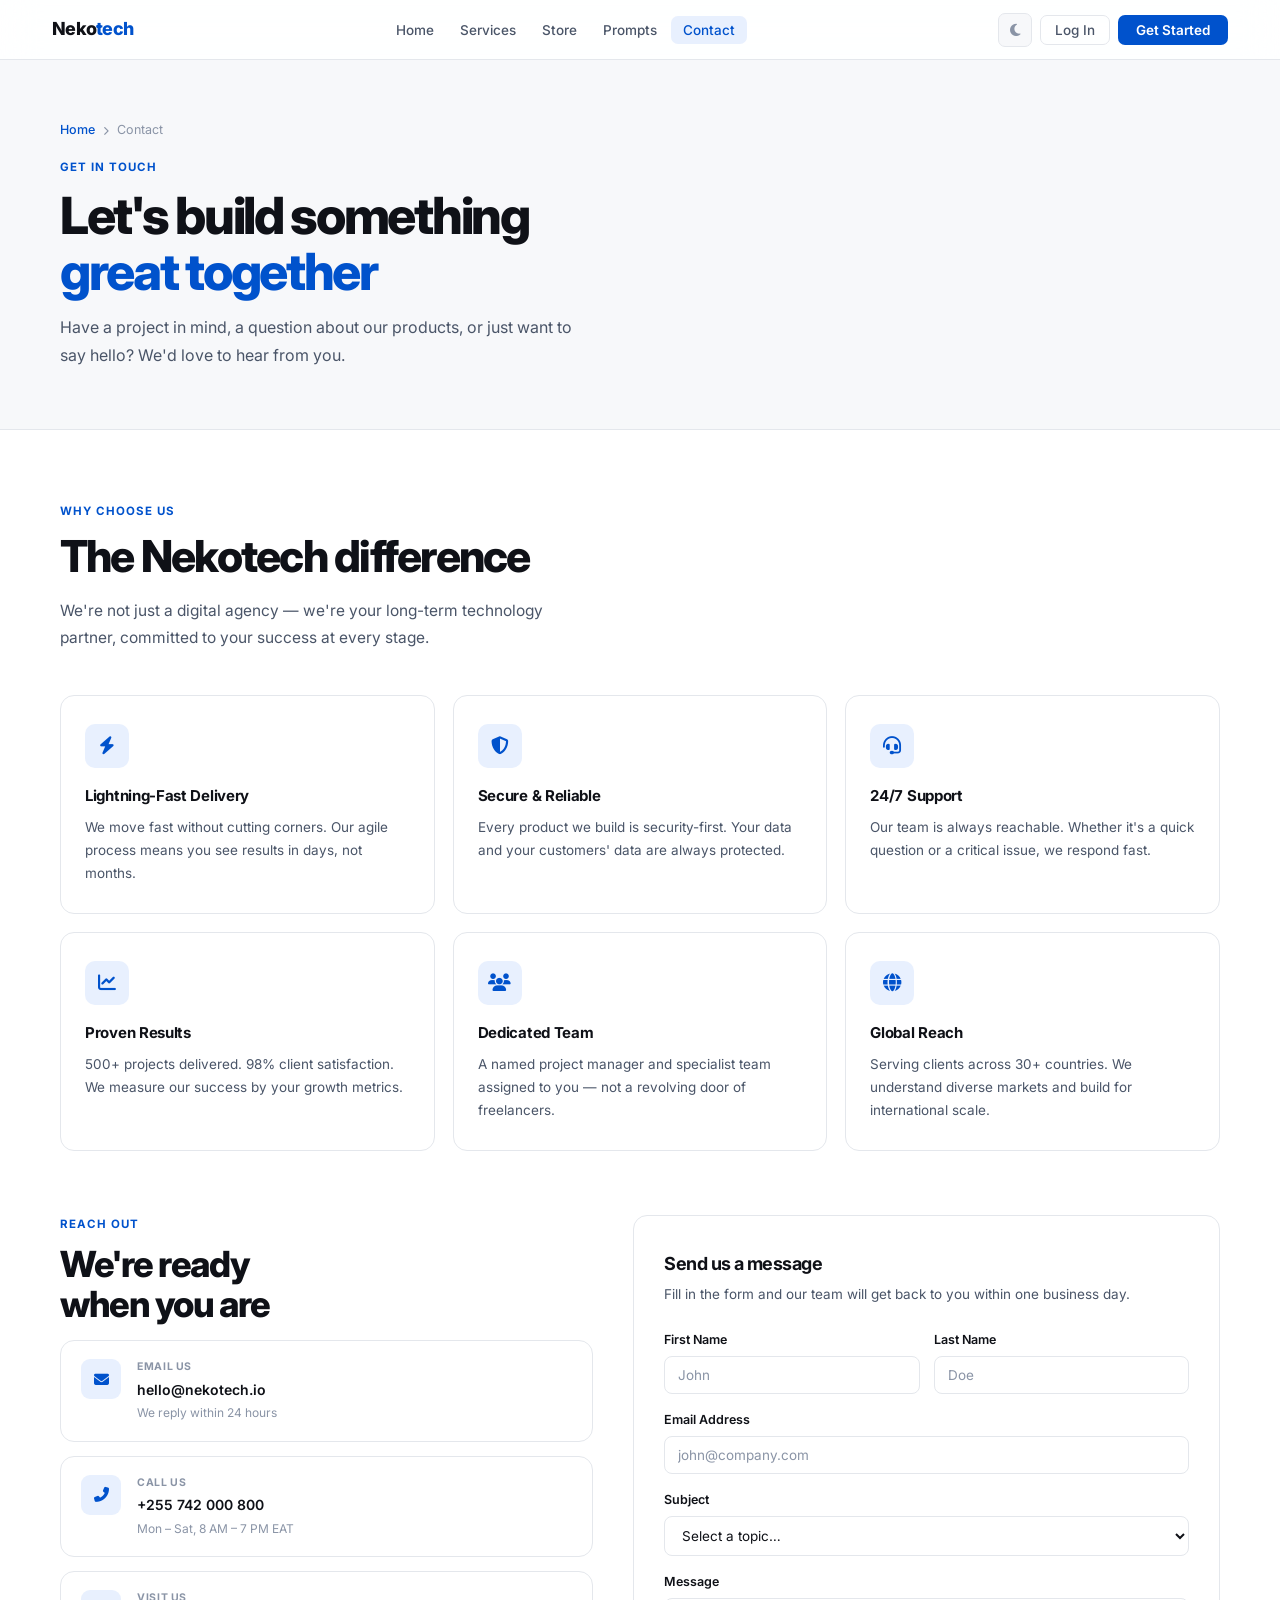
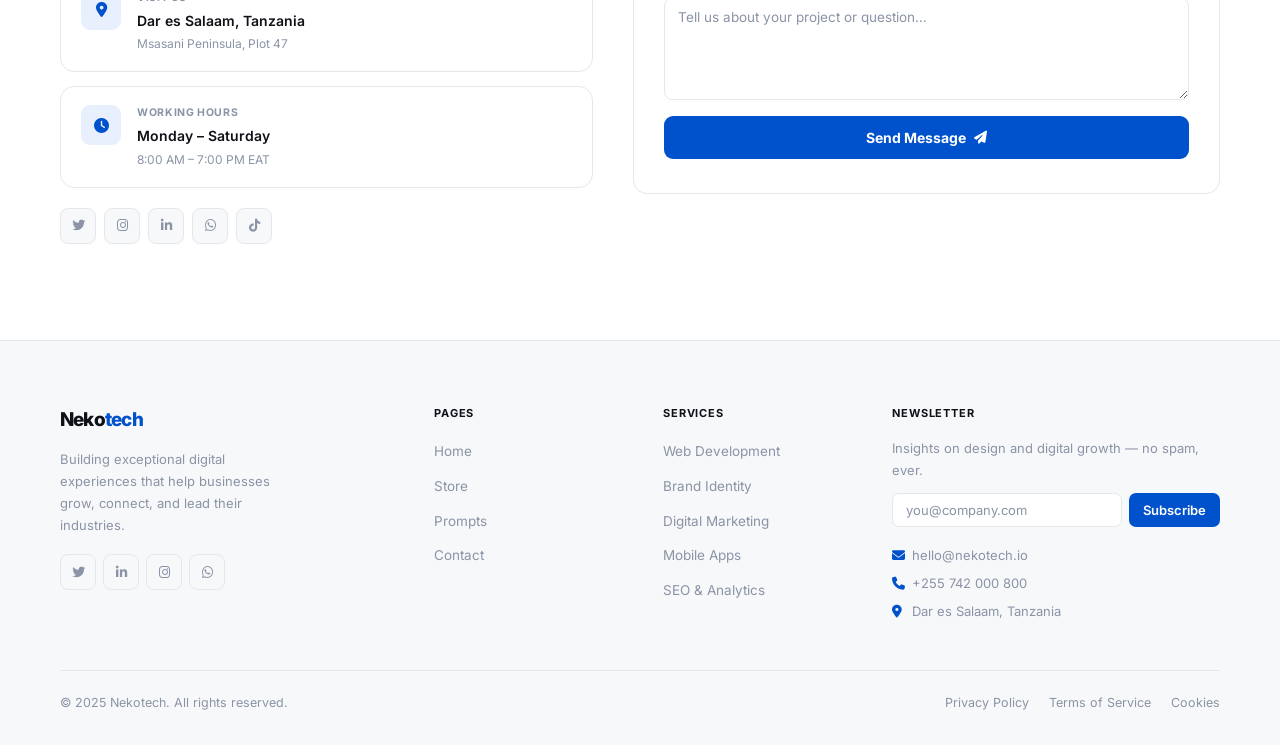
==== contact.html @ 9b58d8a9 "Add files via upload is the digital marketing website in tanzania" ====
<!DOCTYPE html>
<html lang="en" data-theme="light">
<head>
<meta charset="UTF-8">
<meta name="viewport" content="width=device-width, initial-scale=1.0">
<title>Contact — Nekotech</title>
<link href="https://fonts.googleapis.com/css2?family=Inter:wght@300;400;500;600;700;800&display=swap" rel="stylesheet">
<link rel="stylesheet" href="https://cdnjs.cloudflare.com/ajax/libs/font-awesome/6.5.0/css/all.min.css">
<style>
:root{--bg:#ffffff;--bg-2:#f7f8fa;--bg-3:#edf0f4;--surface:#ffffff;--border:#e4e7ec;--text:#0f1117;--text-2:#4a5568;--text-3:#8a94a6;--accent:#0052cc;--accent-h:#0041a8;--accent-lt:#e8f0fe;--shadow-sm:0 1px 3px rgba(0,0,0,0.07),0 4px 12px rgba(0,0,0,0.04);--shadow-md:0 4px 24px rgba(0,0,0,0.09);--radius:10px;--radius-lg:14px;}
[data-theme="dark"]{--bg:#0c0d10;--bg-2:#13151a;--bg-3:#1c1f28;--surface:#161820;--border:#252830;--text:#eef0f4;--text-2:#9aa3b2;--text-3:#5a6272;--accent:#4d8eff;--accent-h:#6ba0ff;--accent-lt:rgba(77,142,255,0.1);--shadow-sm:0 1px 3px rgba(0,0,0,0.3);--shadow-md:0 4px 24px rgba(0,0,0,0.3);}
*,*::before,*::after{margin:0;padding:0;box-sizing:border-box;}html{scroll-behavior:smooth;}
body{font-family:'Inter',sans-serif;background:var(--bg);color:var(--text);line-height:1.6;transition:background .3s,color .3s;overflow-x:hidden;}
a{text-decoration:none;color:inherit;}ul{list-style:none;}
::-webkit-scrollbar{width:5px;}::-webkit-scrollbar-track{background:var(--bg-2);}::-webkit-scrollbar-thumb{background:var(--border);border-radius:10px;}
.navbar{position:fixed;top:0;left:0;right:0;z-index:1000;height:60px;display:flex;align-items:center;justify-content:space-between;padding:0 52px;background:rgba(255,255,255,0.88);backdrop-filter:blur(18px);-webkit-backdrop-filter:blur(18px);border-bottom:1px solid var(--border);transition:background .3s,border-color .3s;}
[data-theme="dark"] .navbar{background:rgba(12,13,16,0.88);}
.logo{font-size:18px;font-weight:800;letter-spacing:-.04em;color:var(--text);}.logo em{font-style:normal;color:var(--accent);}
.nav-links{display:flex;gap:2px;}
.nav-links a{font-size:13.5px;font-weight:500;color:var(--text-2);padding:6px 12px;border-radius:7px;transition:color .2s,background .2s;}
.nav-links a:hover,.nav-links a.active{color:var(--accent);background:var(--accent-lt);}
.nav-actions{display:flex;gap:8px;align-items:center;}
.btn-ghost{font-size:13.5px;font-weight:500;color:var(--text-2);padding:6px 14px;border-radius:7px;border:1px solid var(--border);background:transparent;cursor:pointer;transition:all .2s;font-family:'Inter',sans-serif;}
.btn-ghost:hover{color:var(--text);border-color:var(--text-3);}
.btn-solid{font-size:13.5px;font-weight:600;color:#fff;padding:7px 18px;border-radius:7px;background:var(--accent);border:none;cursor:pointer;transition:background .2s;font-family:'Inter',sans-serif;}
.btn-solid:hover{background:var(--accent-h);}
.theme-btn{width:34px;height:34px;border-radius:7px;border:1px solid var(--border);background:var(--bg-2);color:var(--text-3);display:flex;align-items:center;justify-content:center;cursor:pointer;font-size:14px;transition:all .2s;}
.theme-btn:hover{color:var(--accent);border-color:var(--accent);background:var(--accent-lt);}
.hamburger{display:none;background:none;border:none;font-size:20px;color:var(--text);cursor:pointer;padding:7px;border-radius:7px;}
.hamburger:hover{background:var(--bg-2);}
.mob-overlay{display:none;position:fixed;inset:0;background:rgba(0,0,0,0.4);backdrop-filter:blur(4px);z-index:1998;}
.mob-overlay.on{display:block;}
.mob-menu{position:fixed;top:0;right:-100%;width:272px;height:100%;background:var(--surface);border-left:1px solid var(--border);padding:22px 20px;z-index:1999;transition:right .35s cubic-bezier(.77,0,.175,1);}
.mob-menu.on{right:0;}
.mob-head{display:flex;justify-content:space-between;align-items:center;margin-bottom:28px;}
.mob-close{background:none;border:none;font-size:18px;color:var(--text-3);cursor:pointer;}
.mob-menu nav a{display:block;padding:11px 0;font-size:14.5px;font-weight:500;color:var(--text-2);border-bottom:1px solid var(--border);transition:color .2s,padding-left .2s;}
.mob-menu nav a:hover{color:var(--accent);padding-left:6px;}
.mob-auth{margin-top:22px;display:flex;flex-direction:column;gap:10px;}
.mob-auth .btn-ghost,.mob-auth .btn-solid{width:100%;text-align:center;padding:11px;}
/* PAGE HERO */
.page-hero{padding:120px 52px 60px;background:var(--bg-2);border-bottom:1px solid var(--border);}
.page-hero .wrap{max-width:1160px;margin:0 auto;}
.eyebrow{font-size:11.5px;font-weight:700;letter-spacing:.09em;text-transform:uppercase;color:var(--accent);margin-bottom:12px;}
.page-hero h1{font-size:clamp(32px,4vw,52px);font-weight:800;letter-spacing:-.045em;line-height:1.08;margin-bottom:14px;}
.page-hero h1 span{color:var(--accent);}
.page-hero p{font-size:16px;color:var(--text-2);line-height:1.75;max-width:520px;}
.breadcrumb{display:flex;align-items:center;gap:8px;font-size:12.5px;color:var(--text-3);margin-bottom:18px;}
.breadcrumb a{color:var(--accent);font-weight:500;}.breadcrumb i{font-size:9px;}
/* WRAP */
.wrap{max-width:1160px;margin:0 auto;}
.sec-h{font-size:clamp(28px,3.5vw,44px);font-weight:800;letter-spacing:-.04em;line-height:1.1;margin-bottom:16px;}
.sec-p{font-size:15.5px;color:var(--text-2);line-height:1.75;max-width:500px;}
/* WHY US */
.why-us-section{padding:72px 52px 64px;background:var(--bg);}
.why-us-grid{display:grid;grid-template-columns:repeat(3,1fr);gap:18px;margin-top:44px;}
.wu-card{background:var(--surface);border:1px solid var(--border);border-radius:var(--radius-lg);padding:28px 24px;transition:box-shadow .25s,border-color .25s,transform .25s;}
.wu-card:hover{transform:translateY(-3px);box-shadow:var(--shadow-md);border-color:var(--accent);}
.wu-icon{width:44px;height:44px;border-radius:10px;background:var(--accent-lt);display:flex;align-items:center;justify-content:center;font-size:18px;color:var(--accent);margin-bottom:16px;}
.wu-card h3{font-size:15px;font-weight:700;letter-spacing:-.02em;margin-bottom:8px;}
.wu-card p{font-size:13.5px;color:var(--text-2);line-height:1.7;}
/* CONTACT GRID */
.contact-section{padding:0 52px 96px;background:var(--bg);}
.contact-grid{display:grid;grid-template-columns:1fr 1.1fr;gap:40px;align-items:start;}
.contact-info{}
.ci-card{display:flex;gap:16px;align-items:flex-start;padding:18px 20px;border:1px solid var(--border);border-radius:var(--radius-lg);background:var(--surface);transition:border-color .25s,box-shadow .25s;margin-bottom:14px;}
.ci-card:hover{border-color:var(--accent);box-shadow:var(--shadow-sm);}
.ci-ico{width:40px;height:40px;border-radius:9px;background:var(--accent-lt);color:var(--accent);display:flex;align-items:center;justify-content:center;font-size:15px;flex-shrink:0;}
.ci-label{font-size:10.5px;font-weight:700;letter-spacing:.06em;text-transform:uppercase;color:var(--text-3);margin-bottom:3px;}
.ci-val{font-size:14px;font-weight:600;color:var(--text);}
.ci-sub{font-size:12px;color:var(--text-3);margin-top:2px;}
.social-row{display:flex;gap:8px;margin-top:20px;}
.soc-btn{width:36px;height:36px;border-radius:8px;border:1px solid var(--border);background:var(--bg-2);color:var(--text-3);font-size:13px;display:flex;align-items:center;justify-content:center;cursor:pointer;transition:all .2s;}
.soc-btn:hover{color:var(--accent);border-color:var(--accent);background:var(--accent-lt);}
/* FORM */
.contact-form-box{background:var(--surface);border:1px solid var(--border);border-radius:var(--radius-lg);padding:34px 30px;}
.contact-form-box h3{font-size:18px;font-weight:700;letter-spacing:-.03em;margin-bottom:6px;}
.contact-form-box > p{font-size:13.5px;color:var(--text-2);margin-bottom:24px;}
.form-row{display:grid;grid-template-columns:1fr 1fr;gap:14px;}
.form-group{display:flex;flex-direction:column;gap:6px;margin-bottom:16px;}
.form-group label{font-size:12.5px;font-weight:600;color:var(--text);}
.form-group input,.form-group select,.form-group textarea{padding:10px 13px;background:var(--bg);border:1.5px solid var(--border);border-radius:8px;font-family:'Inter',sans-serif;font-size:13.5px;color:var(--text);outline:none;transition:border-color .2s;resize:vertical;}
.form-group input::placeholder,.form-group textarea::placeholder{color:var(--text-3);}
.form-group input:focus,.form-group select:focus,.form-group textarea:focus{border-color:var(--accent);}
.btn-submit{width:100%;padding:13px;background:var(--accent);color:#fff;font-size:14px;font-weight:700;border:none;border-radius:9px;cursor:pointer;font-family:'Inter',sans-serif;display:flex;align-items:center;justify-content:center;gap:8px;transition:background .2s,transform .2s;}
.btn-submit:hover{background:var(--accent-h);transform:translateY(-1px);}
.btn-submit i{font-size:13px;}
/* FOOTER */
footer{background:var(--bg-2);border-top:1px solid var(--border);padding:64px 52px 32px;}
.footer-grid{max-width:1160px;margin:0 auto;display:grid;grid-template-columns:1.8fr 1fr 1fr 1.5fr;gap:48px;padding-bottom:48px;border-bottom:1px solid var(--border);}
.footer-brand .logo{font-size:19px;margin-bottom:13px;}.footer-brand p{font-size:13px;color:var(--text-3);line-height:1.7;max-width:230px;margin-bottom:18px;}
.socials{display:flex;gap:7px;}
.f-col h4{font-size:11px;font-weight:700;letter-spacing:.08em;text-transform:uppercase;color:var(--text);margin-bottom:16px;}.f-col ul{display:flex;flex-direction:column;gap:9px;}.f-col a{font-size:13.5px;color:var(--text-3);transition:color .2s;}.f-col a:hover{color:var(--accent);}
.nl-row{display:flex;gap:7px;margin-top:4px;}.nl-row input{flex:1;padding:8px 13px;background:var(--bg);border:1px solid var(--border);border-radius:7px;font-family:'Inter',sans-serif;font-size:13px;color:var(--text);outline:none;transition:border-color .2s;}.nl-row input::placeholder{color:var(--text-3);}.nl-row input:focus{border-color:var(--accent);}
.nl-row button{padding:8px 14px;background:var(--accent);color:#fff;border:none;border-radius:7px;font-family:'Inter',sans-serif;font-size:13px;font-weight:600;cursor:pointer;transition:background .2s;white-space:nowrap;}.nl-row button:hover{background:var(--accent-h);}
.f-contact{margin-top:18px;display:flex;flex-direction:column;gap:7px;}.f-contact span{font-size:13px;color:var(--text-3);display:flex;align-items:center;gap:8px;}.f-contact i{color:var(--accent);width:12px;}
.footer-bot{max-width:1160px;margin:22px auto 0;display:flex;justify-content:space-between;align-items:center;flex-wrap:wrap;gap:12px;}.footer-bot p{font-size:12.5px;color:var(--text-3);}.f-legal{display:flex;gap:20px;}.f-legal a{font-size:12.5px;color:var(--text-3);transition:color .2s;}.f-legal a:hover{color:var(--accent);}
.back-top{position:fixed;bottom:26px;right:26px;width:38px;height:38px;border-radius:9px;background:var(--accent);color:#fff;display:flex;align-items:center;justify-content:center;font-size:13px;cursor:pointer;z-index:500;border:none;opacity:0;transform:translateY(10px);transition:all .3s;box-shadow:0 4px 12px rgba(0,82,204,.28);}.back-top.on{opacity:1;transform:translateY(0);}.back-top:hover{background:var(--accent-h);}
.rev{opacity:0;transform:translateY(26px);transition:opacity .6s ease,transform .6s ease;}.rev.in{opacity:1;transform:translateY(0);}
@media(max-width:1040px){.why-us-grid{grid-template-columns:repeat(2,1fr);}.contact-grid{grid-template-columns:1fr;}.footer-grid{grid-template-columns:1fr 1fr;}}
@media(max-width:760px){.navbar{padding:0 18px;}.nav-links,.nav-actions .btn-ghost,.nav-actions .btn-solid{display:none;}.hamburger{display:block;}.page-hero{padding:100px 18px 48px;}.why-us-section,.contact-section{padding-left:18px;padding-right:18px;}footer{padding:56px 18px 28px;}.footer-grid{grid-template-columns:1fr;gap:32px;}.footer-bot{flex-direction:column;text-align:center;}.form-row{grid-template-columns:1fr;}}
@media(max-width:560px){.why-us-grid{grid-template-columns:1fr;}}
</style>
</head>
<body>

<button class="back-top" id="btt" onclick="window.scrollTo({top:0,behavior:'smooth'})"><i class="fas fa-arrow-up"></i></button>
<div class="mob-overlay" id="mobOv" onclick="closeMenu()"></div>
<div class="mob-menu" id="mobM">
  <div class="mob-head"><div class="logo">Neko<em>tech</em></div><button class="mob-close" onclick="closeMenu()"><i class="fas fa-times"></i></button></div>
  <nav>
    <a href="index.html" onclick="closeMenu()">Home</a>
    <a href="store.html" onclick="closeMenu()">Store</a>
    <a href="prompts.html" onclick="closeMenu()">Prompts</a>
    <a href="contact.html" onclick="closeMenu()">Contact</a>
  </nav>
  <div class="mob-auth"><button class="btn-ghost">Log In</button><button class="btn-solid">Get Started</button></div>
</div>

<nav class="navbar" id="top">
  <div class="logo">Neko<em>tech</em></div>
  <ul class="nav-links">
    <li><a href="index.html">Home</a></li>
    <li><a href="services.html">Services</a></li>
    <li><a href="store.html">Store</a></li>
    <li><a href="prompts.html">Prompts</a></li>
    <li><a href="contact.html" class="active">Contact</a></li>
  </ul>
  <div class="nav-actions">
    <button class="theme-btn" id="tBtn"><i class="fas fa-moon" id="tIco"></i></button>
    <button class="btn-ghost">Log In</button>
    <button class="btn-solid">Get Started</button>
    <button class="hamburger" onclick="openMenu()"><i class="fas fa-bars"></i></button>
  </div>
</nav>

<div class="page-hero">
  <div class="wrap">
    <div class="breadcrumb"><a href="index.html">Home</a><i class="fas fa-chevron-right"></i><span>Contact</span></div>
    <div class="eyebrow">Get In Touch</div>
    <h1>Let's build something<br><span>great together</span></h1>
    <p>Have a project in mind, a question about our products, or just want to say hello? We'd love to hear from you.</p>
  </div>
</div>

<!-- WHY CHOOSE US -->
<div class="why-us-section">
  <div class="wrap">
    <div class="eyebrow rev">Why Choose Us</div>
    <h2 class="sec-h rev">The Nekotech difference</h2>
    <p class="sec-p rev">We're not just a digital agency — we're your long-term technology partner, committed to your success at every stage.</p>
    <div class="why-us-grid">
      <div class="wu-card rev"><div class="wu-icon"><i class="fas fa-bolt"></i></div><h3>Lightning-Fast Delivery</h3><p>We move fast without cutting corners. Our agile process means you see results in days, not months.</p></div>
      <div class="wu-card rev" style="transition-delay:.07s"><div class="wu-icon"><i class="fas fa-shield-alt"></i></div><h3>Secure & Reliable</h3><p>Every product we build is security-first. Your data and your customers' data are always protected.</p></div>
      <div class="wu-card rev" style="transition-delay:.14s"><div class="wu-icon"><i class="fas fa-headset"></i></div><h3>24/7 Support</h3><p>Our team is always reachable. Whether it's a quick question or a critical issue, we respond fast.</p></div>
      <div class="wu-card rev" style="transition-delay:.07s"><div class="wu-icon"><i class="fas fa-chart-line"></i></div><h3>Proven Results</h3><p>500+ projects delivered. 98% client satisfaction. We measure our success by your growth metrics.</p></div>
      <div class="wu-card rev" style="transition-delay:.14s"><div class="wu-icon"><i class="fas fa-users"></i></div><h3>Dedicated Team</h3><p>A named project manager and specialist team assigned to you — not a revolving door of freelancers.</p></div>
      <div class="wu-card rev" style="transition-delay:.21s"><div class="wu-icon"><i class="fas fa-globe"></i></div><h3>Global Reach</h3><p>Serving clients across 30+ countries. We understand diverse markets and build for international scale.</p></div>
    </div>
  </div>
</div>

<!-- CONTACT FORM + INFO -->
<div class="contact-section">
  <div class="wrap">
    <div class="contact-grid">
      <div class="contact-info">
        <div class="eyebrow rev">Reach Out</div>
        <h2 class="sec-h rev" style="font-size:clamp(24px,3vw,36px);">We're ready<br>when you are</h2>

        <div class="ci-card rev">
          <div class="ci-ico"><i class="fas fa-envelope"></i></div>
          <div><div class="ci-label">Email Us</div><div class="ci-val">hello@nekotech.io</div><div class="ci-sub">We reply within 24 hours</div></div>
        </div>
        <div class="ci-card rev" style="transition-delay:.08s">
          <div class="ci-ico"><i class="fas fa-phone-alt"></i></div>
          <div><div class="ci-label">Call Us</div><div class="ci-val">+255 742 000 800</div><div class="ci-sub">Mon – Sat, 8 AM – 7 PM EAT</div></div>
        </div>
        <div class="ci-card rev" style="transition-delay:.16s">
          <div class="ci-ico"><i class="fas fa-map-marker-alt"></i></div>
          <div><div class="ci-label">Visit Us</div><div class="ci-val">Dar es Salaam, Tanzania</div><div class="ci-sub">Msasani Peninsula, Plot 47</div></div>
        </div>
        <div class="ci-card rev" style="transition-delay:.24s">
          <div class="ci-ico"><i class="fas fa-clock"></i></div>
          <div><div class="ci-label">Working Hours</div><div class="ci-val">Monday – Saturday</div><div class="ci-sub">8:00 AM – 7:00 PM EAT</div></div>
        </div>

        <div class="social-row rev">
          <a href="#" class="soc-btn"><i class="fab fa-twitter"></i></a>
          <a href="#" class="soc-btn"><i class="fab fa-instagram"></i></a>
          <a href="#" class="soc-btn"><i class="fab fa-linkedin-in"></i></a>
          <a href="#" class="soc-btn"><i class="fab fa-whatsapp"></i></a>
          <a href="#" class="soc-btn"><i class="fab fa-tiktok"></i></a>
        </div>
      </div>

      <div class="contact-form-box rev">
        <h3>Send us a message</h3>
        <p>Fill in the form and our team will get back to you within one business day.</p>
        <div class="form-row">
          <div class="form-group"><label>First Name</label><input type="text" placeholder="John"></div>
          <div class="form-group"><label>Last Name</label><input type="text" placeholder="Doe"></div>
        </div>
        <div class="form-group"><label>Email Address</label><input type="email" placeholder="john@company.com"></div>
        <div class="form-group">
          <label>Subject</label>
          <select>
            <option value="">Select a topic…</option>
            <option>Product Inquiry</option>
            <option>Services & Pricing</option>
            <option>Technical Support</option>
            <option>Partnership</option>
            <option>Other</option>
          </select>
        </div>
        <div class="form-group"><label>Message</label><textarea rows="5" placeholder="Tell us about your project or question…"></textarea></div>
        <button class="btn-submit" onclick="submitForm(this)">Send Message <i class="fas fa-paper-plane"></i></button>
      </div>
    </div>
  </div>
</div>

<footer id="footer">
  <div class="footer-grid">
    <div class="footer-brand"><div class="logo">Neko<em>tech</em></div><p>Building exceptional digital experiences that help businesses grow, connect, and lead their industries.</p><div class="socials"><a href="#" class="soc-btn"><i class="fab fa-twitter"></i></a><a href="#" class="soc-btn"><i class="fab fa-linkedin-in"></i></a><a href="#" class="soc-btn"><i class="fab fa-instagram"></i></a><a href="#" class="soc-btn"><i class="fab fa-whatsapp"></i></a></div></div>
    <div class="f-col"><h4>Pages</h4><ul><li><a href="index.html">Home</a></li><li><a href="store.html">Store</a></li><li><a href="prompts.html">Prompts</a></li><li><a href="contact.html">Contact</a></li></ul></div>
    <div class="f-col"><h4>Services</h4><ul><li><a href="#">Web Development</a></li><li><a href="#">Brand Identity</a></li><li><a href="#">Digital Marketing</a></li><li><a href="#">Mobile Apps</a></li><li><a href="#">SEO & Analytics</a></li></ul></div>
    <div class="f-col"><h4>Newsletter</h4><p style="font-size:13px;color:var(--text-3);line-height:1.65;margin-bottom:12px;">Insights on design and digital growth — no spam, ever.</p><div class="nl-row"><input type="email" placeholder="you@company.com"><button>Subscribe</button></div><div class="f-contact"><span><i class="fas fa-envelope"></i>hello@nekotech.io</span><span><i class="fas fa-phone"></i>+255 742 000 800</span><span><i class="fas fa-map-marker-alt"></i>Dar es Salaam, Tanzania</span></div></div>
  </div>
  <div class="footer-bot"><p>© 2025 Nekotech. All rights reserved.</p><div class="f-legal"><a href="#">Privacy Policy</a><a href="#">Terms of Service</a><a href="#">Cookies</a></div></div>
</footer>

<script>
const html=document.documentElement,tBtn=document.getElementById('tBtn'),tIco=document.getElementById('tIco');
tBtn.addEventListener('click',()=>{const dark=html.getAttribute('data-theme')==='dark';html.setAttribute('data-theme',dark?'light':'dark');tIco.className=dark?'fas fa-moon':'fas fa-sun';});
function openMenu(){document.getElementById('mobM').classList.add('on');document.getElementById('mobOv').classList.add('on');}
function closeMenu(){document.getElementById('mobM').classList.remove('on');document.getElementById('mobOv').classList.remove('on');}
window.addEventListener('scroll',()=>document.getElementById('btt').classList.toggle('on',scrollY>400));
const io=new IntersectionObserver(e=>e.forEach(x=>{if(x.isIntersecting){x.target.classList.add('in');io.unobserve(x.target);}}),{threshold:.12});
document.querySelectorAll('.rev').forEach(el=>io.observe(el));
function submitForm(btn){
  const orig=btn.innerHTML;
  btn.innerHTML='<i class="fas fa-spinner fa-spin"></i> Sending…';
  btn.disabled=true;
  setTimeout(()=>{
    btn.innerHTML='<i class="fas fa-check"></i> Message Sent!';
    btn.style.background='#22c55e';
    setTimeout(()=>{btn.innerHTML=orig;btn.disabled=false;btn.style.background='';},3000);
  },1600);
}
</script>
</body>
</html>
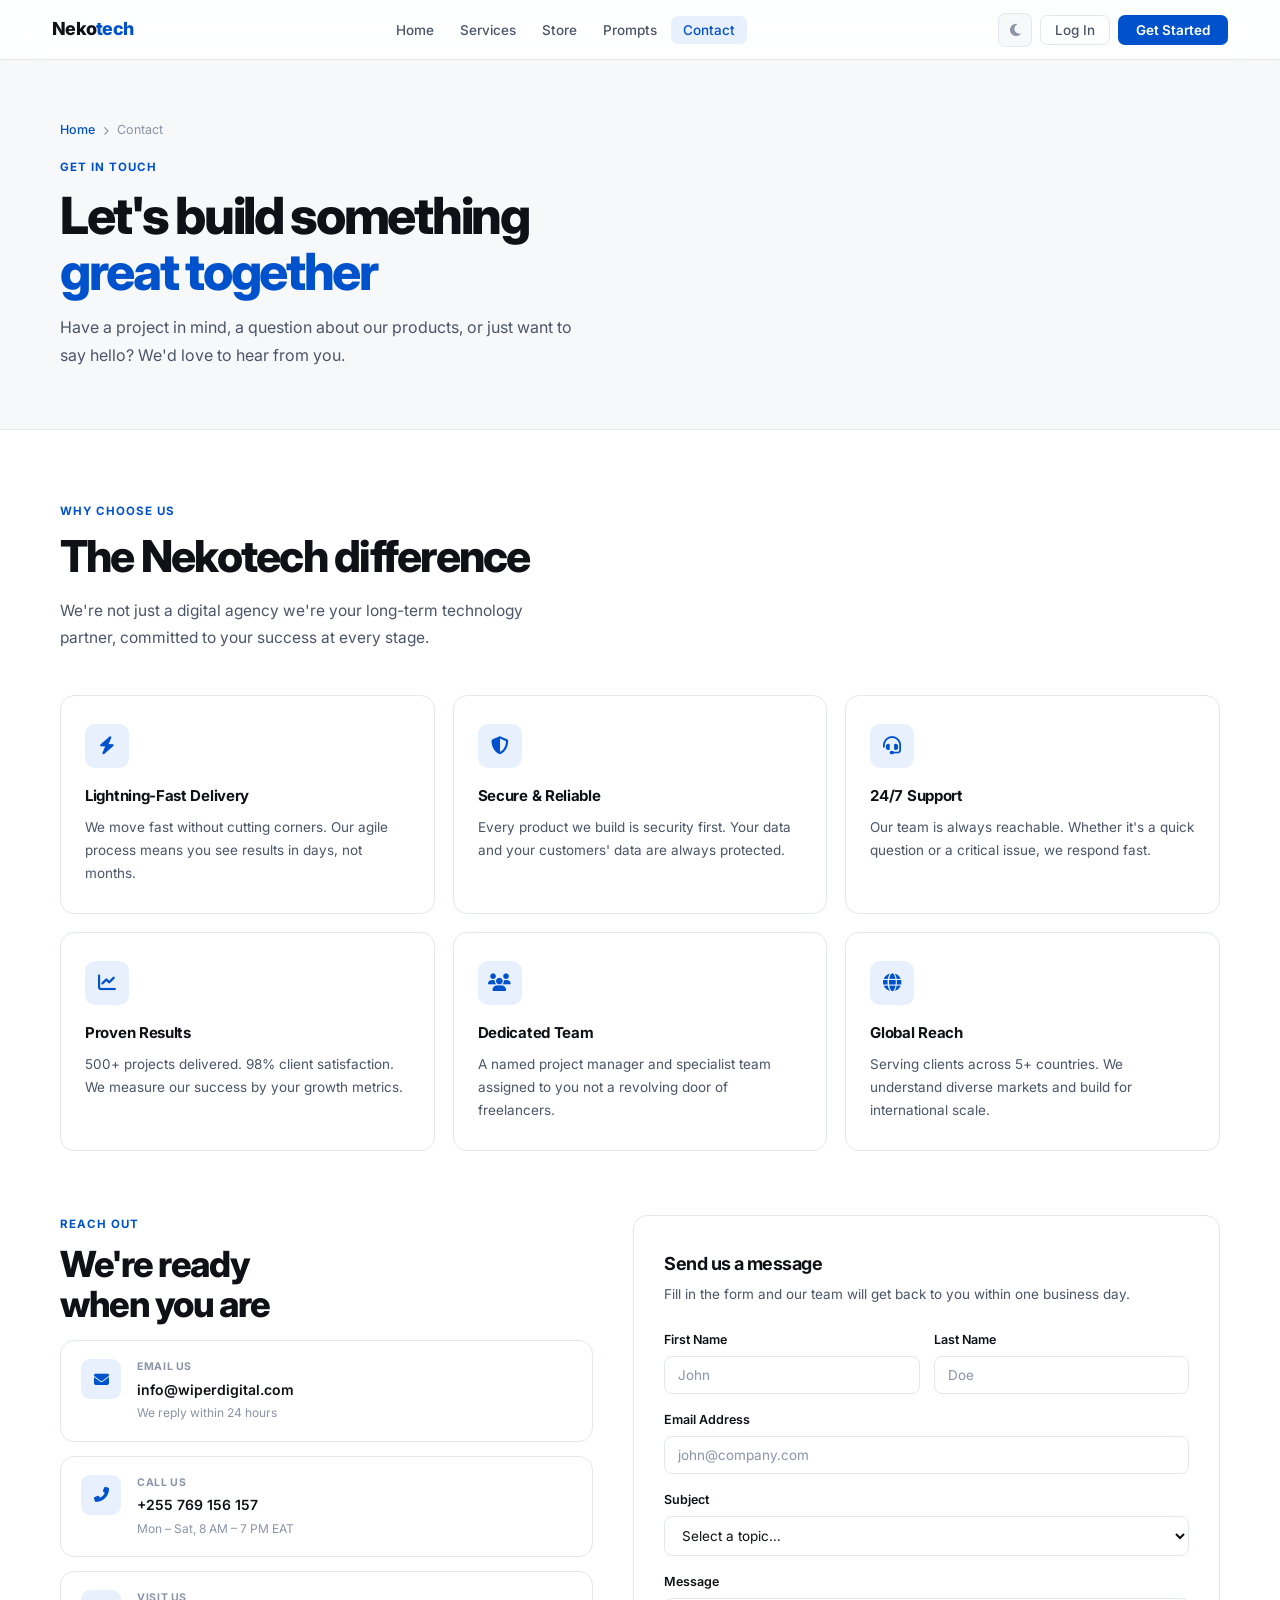
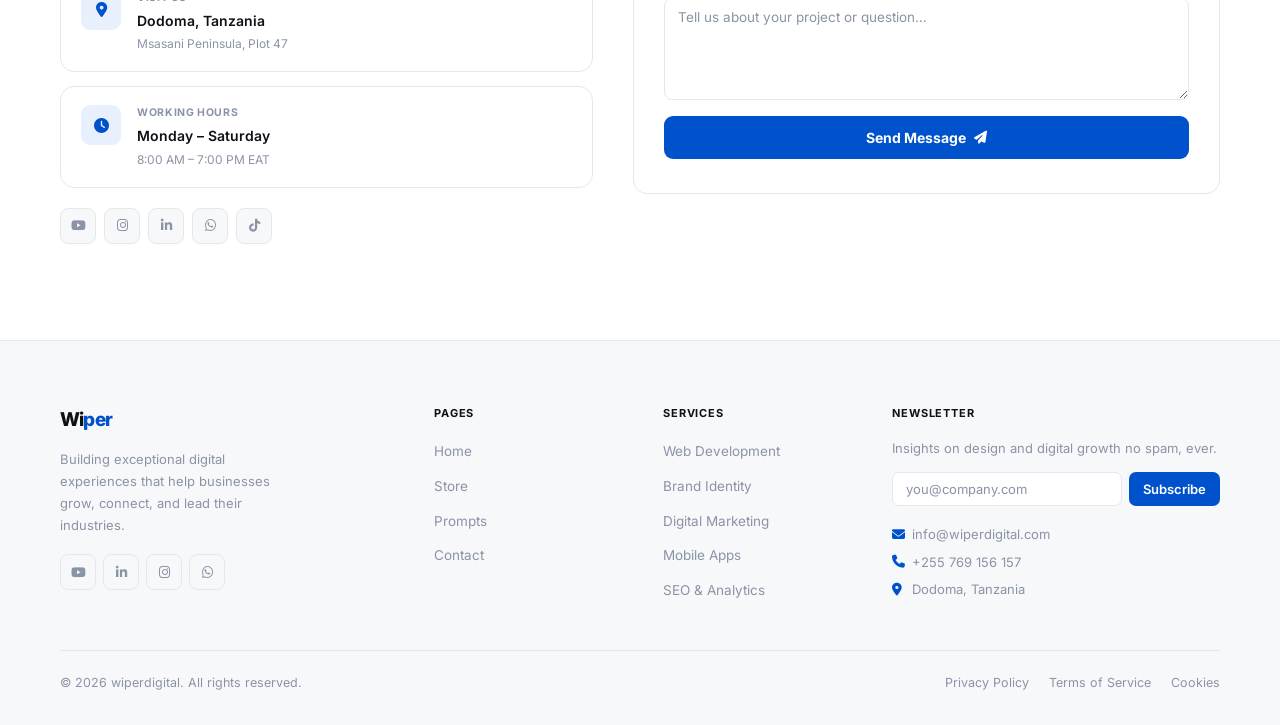
==== commit 1597542d: "UPDATES 6 UPDATE 6" ====
--- a/contact.html
+++ b/contact.html
@@ -3,7 +3,7 @@
 <head>
 <meta charset="UTF-8">
 <meta name="viewport" content="width=device-width, initial-scale=1.0">
-<title>Contact — Nekotech</title>
+<title>Contact wiper digital</title>
 <link href="https://fonts.googleapis.com/css2?family=Inter:wght@300;400;500;600;700;800&display=swap" rel="stylesheet">
 <link rel="stylesheet" href="https://cdnjs.cloudflare.com/ajax/libs/font-awesome/6.5.0/css/all.min.css">
 <style>
@@ -107,9 +107,10 @@
 <button class="back-top" id="btt" onclick="window.scrollTo({top:0,behavior:'smooth'})"><i class="fas fa-arrow-up"></i></button>
 <div class="mob-overlay" id="mobOv" onclick="closeMenu()"></div>
 <div class="mob-menu" id="mobM">
-  <div class="mob-head"><div class="logo">Neko<em>tech</em></div><button class="mob-close" onclick="closeMenu()"><i class="fas fa-times"></i></button></div>
+  <div class="mob-head"><div class="logo">Wi<em>per</em></div><button class="mob-close" onclick="closeMenu()"><i class="fas fa-times"></i></button></div>
   <nav>
     <a href="index.html" onclick="closeMenu()">Home</a>
+     <a href="services.html" onclick="closeMenu()">Services</a>
     <a href="store.html" onclick="closeMenu()">Store</a>
     <a href="prompts.html" onclick="closeMenu()">Prompts</a>
     <a href="contact.html" onclick="closeMenu()">Contact</a>
@@ -148,14 +149,14 @@
   <div class="wrap">
     <div class="eyebrow rev">Why Choose Us</div>
     <h2 class="sec-h rev">The Nekotech difference</h2>
-    <p class="sec-p rev">We're not just a digital agency — we're your long-term technology partner, committed to your success at every stage.</p>
+    <p class="sec-p rev">We're not just a digital agency we're your long-term technology partner, committed to your success at every stage.</p>
     <div class="why-us-grid">
       <div class="wu-card rev"><div class="wu-icon"><i class="fas fa-bolt"></i></div><h3>Lightning-Fast Delivery</h3><p>We move fast without cutting corners. Our agile process means you see results in days, not months.</p></div>
-      <div class="wu-card rev" style="transition-delay:.07s"><div class="wu-icon"><i class="fas fa-shield-alt"></i></div><h3>Secure & Reliable</h3><p>Every product we build is security-first. Your data and your customers' data are always protected.</p></div>
+      <div class="wu-card rev" style="transition-delay:.07s"><div class="wu-icon"><i class="fas fa-shield-alt"></i></div><h3>Secure & Reliable</h3><p>Every product we build is security first. Your data and your customers' data are always protected.</p></div>
       <div class="wu-card rev" style="transition-delay:.14s"><div class="wu-icon"><i class="fas fa-headset"></i></div><h3>24/7 Support</h3><p>Our team is always reachable. Whether it's a quick question or a critical issue, we respond fast.</p></div>
       <div class="wu-card rev" style="transition-delay:.07s"><div class="wu-icon"><i class="fas fa-chart-line"></i></div><h3>Proven Results</h3><p>500+ projects delivered. 98% client satisfaction. We measure our success by your growth metrics.</p></div>
-      <div class="wu-card rev" style="transition-delay:.14s"><div class="wu-icon"><i class="fas fa-users"></i></div><h3>Dedicated Team</h3><p>A named project manager and specialist team assigned to you — not a revolving door of freelancers.</p></div>
-      <div class="wu-card rev" style="transition-delay:.21s"><div class="wu-icon"><i class="fas fa-globe"></i></div><h3>Global Reach</h3><p>Serving clients across 30+ countries. We understand diverse markets and build for international scale.</p></div>
+      <div class="wu-card rev" style="transition-delay:.14s"><div class="wu-icon"><i class="fas fa-users"></i></div><h3>Dedicated Team</h3><p>A named project manager and specialist team assigned to you not a revolving door of freelancers.</p></div>
+      <div class="wu-card rev" style="transition-delay:.21s"><div class="wu-icon"><i class="fas fa-globe"></i></div><h3>Global Reach</h3><p>Serving clients across 5+ countries. We understand diverse markets and build for international scale.</p></div>
     </div>
   </div>
 </div>
@@ -170,15 +171,15 @@
 
         <div class="ci-card rev">
           <div class="ci-ico"><i class="fas fa-envelope"></i></div>
-          <div><div class="ci-label">Email Us</div><div class="ci-val">hello@nekotech.io</div><div class="ci-sub">We reply within 24 hours</div></div>
+          <div><div class="ci-label">Email Us</div><div class="ci-val">info@wiperdigital.com</div><div class="ci-sub">We reply within 24 hours</div></div>
         </div>
         <div class="ci-card rev" style="transition-delay:.08s">
           <div class="ci-ico"><i class="fas fa-phone-alt"></i></div>
-          <div><div class="ci-label">Call Us</div><div class="ci-val">+255 742 000 800</div><div class="ci-sub">Mon – Sat, 8 AM – 7 PM EAT</div></div>
+          <div><div class="ci-label">Call Us</div><div class="ci-val">+255 769 156 157</div><div class="ci-sub">Mon – Sat, 8 AM – 7 PM EAT</div></div>
         </div>
         <div class="ci-card rev" style="transition-delay:.16s">
           <div class="ci-ico"><i class="fas fa-map-marker-alt"></i></div>
-          <div><div class="ci-label">Visit Us</div><div class="ci-val">Dar es Salaam, Tanzania</div><div class="ci-sub">Msasani Peninsula, Plot 47</div></div>
+          <div><div class="ci-label">Visit Us</div><div class="ci-val">Dodoma, Tanzania</div><div class="ci-sub">Msasani Peninsula, Plot 47</div></div>
         </div>
         <div class="ci-card rev" style="transition-delay:.24s">
           <div class="ci-ico"><i class="fas fa-clock"></i></div>
@@ -186,7 +187,7 @@
         </div>
 
         <div class="social-row rev">
-          <a href="#" class="soc-btn"><i class="fab fa-twitter"></i></a>
+          <a href="#" class="soc-btn"><i class="fab fa-youtube"></i></a>
           <a href="#" class="soc-btn"><i class="fab fa-instagram"></i></a>
           <a href="#" class="soc-btn"><i class="fab fa-linkedin-in"></i></a>
           <a href="#" class="soc-btn"><i class="fab fa-whatsapp"></i></a>
@@ -222,12 +223,12 @@
 
 <footer id="footer">
   <div class="footer-grid">
-    <div class="footer-brand"><div class="logo">Neko<em>tech</em></div><p>Building exceptional digital experiences that help businesses grow, connect, and lead their industries.</p><div class="socials"><a href="#" class="soc-btn"><i class="fab fa-twitter"></i></a><a href="#" class="soc-btn"><i class="fab fa-linkedin-in"></i></a><a href="#" class="soc-btn"><i class="fab fa-instagram"></i></a><a href="#" class="soc-btn"><i class="fab fa-whatsapp"></i></a></div></div>
+    <div class="footer-brand"><div class="logo">Wi<em>per</em></div><p>Building exceptional digital experiences that help businesses grow, connect, and lead their industries.</p><div class="socials"><a href="#" class="soc-btn"><i class="fab fa-youtube"></i></a><a href="#" class="soc-btn"><i class="fab fa-linkedin-in"></i></a><a href="#" class="soc-btn"><i class="fab fa-instagram"></i></a><a href="#" class="soc-btn"><i class="fab fa-whatsapp"></i></a></div></div>
     <div class="f-col"><h4>Pages</h4><ul><li><a href="index.html">Home</a></li><li><a href="store.html">Store</a></li><li><a href="prompts.html">Prompts</a></li><li><a href="contact.html">Contact</a></li></ul></div>
-    <div class="f-col"><h4>Services</h4><ul><li><a href="#">Web Development</a></li><li><a href="#">Brand Identity</a></li><li><a href="#">Digital Marketing</a></li><li><a href="#">Mobile Apps</a></li><li><a href="#">SEO & Analytics</a></li></ul></div>
-    <div class="f-col"><h4>Newsletter</h4><p style="font-size:13px;color:var(--text-3);line-height:1.65;margin-bottom:12px;">Insights on design and digital growth — no spam, ever.</p><div class="nl-row"><input type="email" placeholder="you@company.com"><button>Subscribe</button></div><div class="f-contact"><span><i class="fas fa-envelope"></i>hello@nekotech.io</span><span><i class="fas fa-phone"></i>+255 742 000 800</span><span><i class="fas fa-map-marker-alt"></i>Dar es Salaam, Tanzania</span></div></div>
-  </div>
-  <div class="footer-bot"><p>© 2025 Nekotech. All rights reserved.</p><div class="f-legal"><a href="#">Privacy Policy</a><a href="#">Terms of Service</a><a href="#">Cookies</a></div></div>
+    <div class="f-col"><h4>Services</h4><ul><li><a href="web-development.html">Web Development</a></li><li><a href="brand-identity.html">Brand Identity</a></li><li><a href="digital-marketing.html">Digital Marketing</a></li><li><a href="mobile-applications.html">Mobile Apps</a></li><li><a href="seo-analytics.html">SEO & Analytics</a></li></ul></div>
+    <div class="f-col"><h4>Newsletter</h4><p style="font-size:13px;color:var(--text-3);line-height:1.65;margin-bottom:12px;">Insights on design and digital growth no spam, ever.</p><div class="nl-row"><input type="email" placeholder="you@company.com"><button>Subscribe</button></div><div class="f-contact"><span><i class="fas fa-envelope"></i>info@wiperdigital.com</span><span><i class="fas fa-phone"></i>+255 769 156 157</span><span><i class="fas fa-map-marker-alt"></i>Dodoma, Tanzania</span></div></div>
+  </div>
+  <div class="footer-bot"><p>© 2026 wiperdigital. All rights reserved.</p><div class="f-legal"><a href="#">Privacy Policy</a><a href="#">Terms of Service</a><a href="#">Cookies</a></div></div>
 </footer>
 
 <script>
